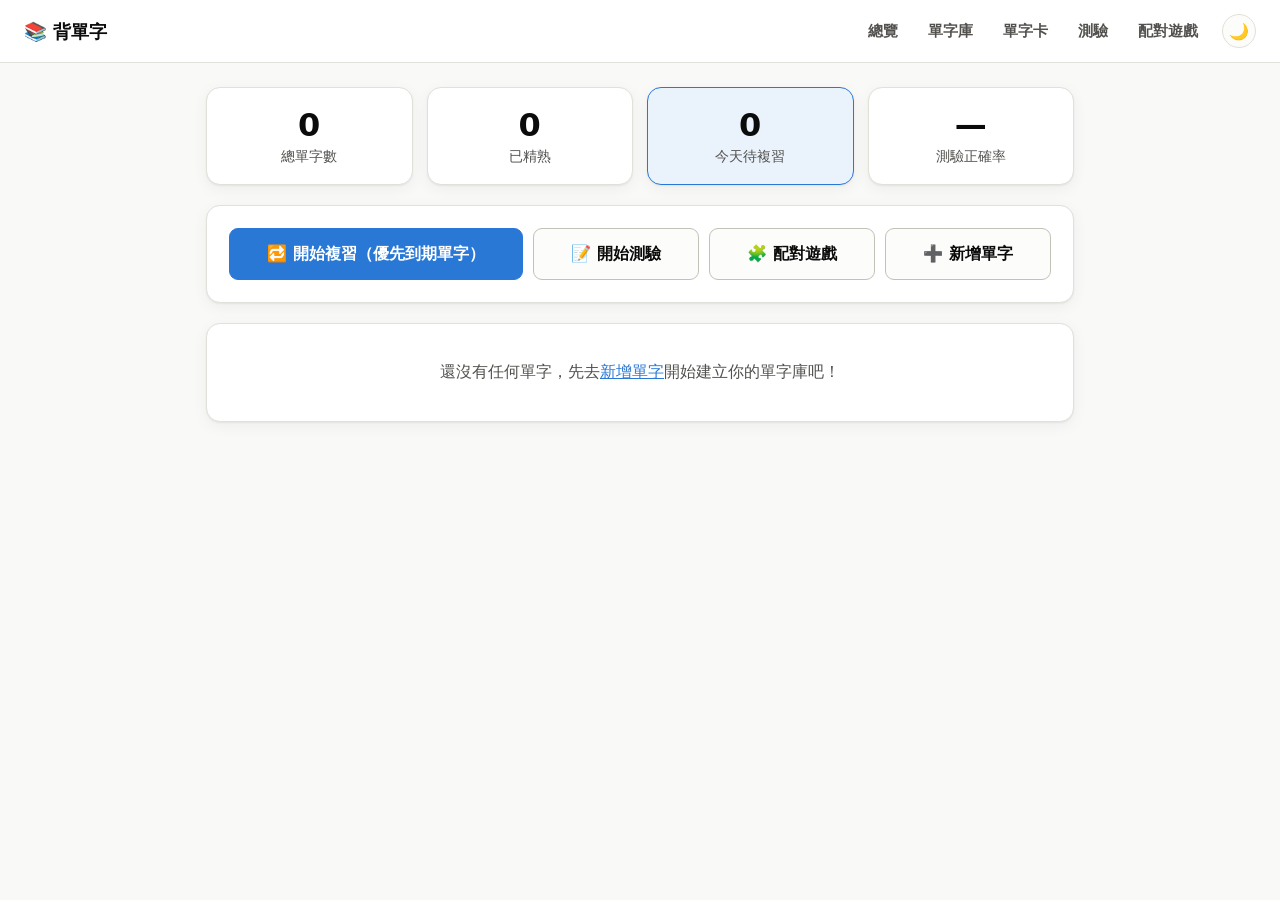
==== docs/index.html @ 8594b1ee "Add static browser-only version for GitHub Pages hosting Flask needs a server to run, which GitHub P" ====
<!doctype html>
<html lang="zh-Hant">
<head>
<meta charset="utf-8">
<meta name="viewport" content="width=device-width, initial-scale=1">
<title>總覽 - 背單字</title>
<link rel="stylesheet" href="css/style.css">
<script>
  (function () {
    var saved = localStorage.getItem("vocab-theme");
    if (saved) document.documentElement.setAttribute("data-theme", saved);
  })();
</script>
</head>
<body>
<div id="topbar-root"></div>
<main class="container">

<section class="stat-grid" id="stat-grid"></section>

<section class="card action-row">
  <a class="btn primary big" href="flashcards.html">🔁 開始複習（優先到期單字）</a>
  <a class="btn big" href="quiz.html">📝 開始測驗</a>
  <a class="btn big" href="match.html">🧩 配對遊戲</a>
  <a class="btn big" href="words.html">➕ 新增單字</a>
</section>

<section class="card hidden" id="box-chart-card">
  <h2>熟悉度分布</h2>
  <p class="hint">每次測驗/複習答對，單字就會往右晉級（複習間隔變長）；答錯會退回第 1 盒重新練習。</p>
  <div class="viz-root box-chart" id="box-chart"></div>
</section>

<section class="card hidden" id="tag-card">
  <h2>我的單字表</h2>
  <div class="tag-chip-list" id="tag-chip-list"></div>
</section>

<section class="card empty-state hidden" id="empty-card">
  <p>還沒有任何單字，先去<a href="words.html">新增單字</a>開始建立你的單字庫吧！</p>
</section>

</main>
<script src="js/store.js"></script>
<script>
  const stats = Store.getStats();
  const tags = Store.listTags();

  document.getElementById("stat-grid").innerHTML = `
    <div class="stat-tile"><div class="stat-value">${stats.total}</div><div class="stat-label">總單字數</div></div>
    <div class="stat-tile"><div class="stat-value">${stats.mastered}</div><div class="stat-label">已精熟</div></div>
    <div class="stat-tile accent"><div class="stat-value">${stats.due}</div><div class="stat-label">今天待複習</div></div>
    <div class="stat-tile"><div class="stat-value">${stats.accuracy !== null ? stats.accuracy + "%" : "—"}</div><div class="stat-label">測驗正確率</div></div>
  `;

  if (stats.total > 0) {
    document.getElementById("box-chart-card").classList.remove("hidden");
    const labels = { 1: "第 1 盒・剛學", 2: "第 2 盒", 3: "第 3 盒", 4: "第 4 盒", 5: "第 5 盒・已精熟" };
    const maxCount = Math.max(...Object.values(stats.boxCounts));
    document.getElementById("box-chart").innerHTML = [1, 2, 3, 4, 5]
      .map((level) => {
        const c = stats.boxCounts[level];
        const pct = maxCount ? (c / maxCount) * 100 : 0;
        return `
          <div class="box-row">
            <div class="box-label">${labels[level]}</div>
            <div class="box-track"><div class="box-fill box-level-${level}" style="width:${pct}%"></div></div>
            <div class="box-count">${c}</div>
          </div>`;
      })
      .join("");
  }

  if (tags.length) {
    document.getElementById("tag-card").classList.remove("hidden");
    document.getElementById("tag-chip-list").innerHTML = tags
      .map((t) => `<a class="tag-chip" href="words.html?tag=${encodeURIComponent(t)}">${t}</a>`)
      .join("");
  }

  if (stats.total === 0) {
    document.getElementById("empty-card").classList.remove("hidden");
  }
</script>
<script src="js/nav.js"></script>
</body>
</html>
---- docs/css/style.css ----
/* ---------- design tokens ---------- */
:root {
  color-scheme: light;
  --page: #f9f9f7;
  --surface: #fcfcfb;
  --surface-raised: #ffffff;
  --text: #0b0b0b;
  --text-secondary: #52514e;
  --muted: #898781;
  --border: #e1e0d9;
  --border-strong: #c3c2b7;
  --primary: #2a78d6;
  --primary-dark: #1c5cab;
  --primary-tint: #eaf2fc;
  --danger: #d03b3b;
  --danger-tint: #fceaea;
  --success: #0ca30c;
  --success-tint: #e9f7e9;
  --warn: #fab219;
  --warn-tint: #fff6e2;
  --shadow: 0 1px 2px rgba(11, 11, 11, 0.06), 0 4px 16px rgba(11, 11, 11, 0.05);
}

@media (prefers-color-scheme: dark) {
  :root:where(:not([data-theme="light"])) {
    color-scheme: dark;
    --page: #0d0d0d;
    --surface: #1a1a19;
    --surface-raised: #212120;
    --text: #ffffff;
    --text-secondary: #c3c2b7;
    --muted: #898781;
    --border: #2c2c2a;
    --border-strong: #383835;
    --primary: #3987e5;
    --primary-dark: #86b6ef;
    --primary-tint: #17263b;
    --danger: #e66767;
    --danger-tint: #3a1f1f;
    --success: #0ca30c;
    --success-tint: #16311a;
    --warn: #fab219;
    --warn-tint: #3a2e12;
    --shadow: 0 1px 2px rgba(0, 0, 0, 0.3), 0 8px 24px rgba(0, 0, 0, 0.35);
  }
}
:root[data-theme="dark"] {
  color-scheme: dark;
  --page: #0d0d0d;
  --surface: #1a1a19;
  --surface-raised: #212120;
  --text: #ffffff;
  --text-secondary: #c3c2b7;
  --muted: #898781;
  --border: #2c2c2a;
  --border-strong: #383835;
  --primary: #3987e5;
  --primary-dark: #86b6ef;
  --primary-tint: #17263b;
  --danger: #e66767;
  --danger-tint: #3a1f1f;
  --success: #0ca30c;
  --success-tint: #16311a;
  --warn: #fab219;
  --warn-tint: #3a2e12;
  --shadow: 0 1px 2px rgba(0, 0, 0, 0.3), 0 8px 24px rgba(0, 0, 0, 0.35);
}

* { box-sizing: border-box; }

body {
  margin: 0;
  font-family: system-ui, -apple-system, "Segoe UI", "PingFang TC", "Microsoft JhengHei", "Noto Sans TC", sans-serif;
  background: var(--page);
  color: var(--text);
  transition: background 0.15s ease, color 0.15s ease;
}

a { color: var(--primary); }

/* ---------- topbar ---------- */
.topbar {
  display: flex;
  align-items: center;
  justify-content: space-between;
  background: var(--surface-raised);
  padding: 14px 24px;
  border-bottom: 1px solid var(--border);
  position: sticky;
  top: 0;
  z-index: 10;
}
.brand { font-weight: 700; font-size: 1.15rem; text-decoration: none; color: var(--text); }
.topbar nav { display: flex; align-items: center; gap: 4px; }
.topbar nav a {
  margin-left: 6px;
  padding: 6px 10px;
  border-radius: 8px;
  text-decoration: none;
  color: var(--text-secondary);
  font-weight: 600;
  font-size: 0.92rem;
}
.topbar nav a:hover { color: var(--primary); background: var(--primary-tint); }
.theme-toggle {
  margin-left: 10px;
  border: 1px solid var(--border);
  background: var(--surface);
  border-radius: 999px;
  width: 34px;
  height: 34px;
  cursor: pointer;
  font-size: 1rem;
}

.container {
  max-width: 900px;
  margin: 0 auto;
  padding: 24px 16px 60px;
}

.card {
  background: var(--surface-raised);
  border: 1px solid var(--border);
  border-radius: 14px;
  padding: 22px;
  margin-bottom: 20px;
  box-shadow: var(--shadow);
}

h2 { margin-top: 0; }

/* ---------- tabs ---------- */
.tabs { display: flex; gap: 8px; margin-bottom: 14px; flex-wrap: wrap; }
.tab-btn {
  border: 1px solid var(--border);
  background: var(--surface);
  color: var(--text);
  padding: 8px 14px;
  border-radius: 999px;
  cursor: pointer;
  font-size: 0.9rem;
}
.tab-btn.active { background: var(--primary); color: #fff; border-color: var(--primary); }
.tab-panel.hidden { display: none; }

/* ---------- forms ---------- */
textarea, input[type=text], input[type=number], select {
  width: 100%;
  padding: 10px 12px;
  border: 1px solid var(--border-strong);
  border-radius: 8px;
  font-size: 1rem;
  font-family: inherit;
  background: var(--surface);
  color: var(--text);
}
textarea { resize: vertical; }
input:focus, select:focus, textarea:focus { outline: 2px solid var(--primary); outline-offset: 1px; }

.hint { color: var(--text-secondary); font-size: 0.88rem; line-height: 1.6; }
.hint code { background: var(--page); padding: 1px 5px; border-radius: 4px; }

/* ---------- buttons ---------- */
.btn {
  display: inline-block;
  border: 1px solid var(--border-strong);
  background: var(--surface);
  color: var(--text);
  padding: 9px 18px;
  border-radius: 9px;
  font-size: 0.95rem;
  cursor: pointer;
  margin-top: 10px;
  margin-right: 8px;
  text-decoration: none;
  font-weight: 600;
  transition: transform 0.05s ease, background 0.15s ease;
}
.btn:hover { background: var(--page); }
.btn:active { transform: scale(0.98); }
.btn.primary { background: var(--primary); border-color: var(--primary); color: #fff; }
.btn.primary:hover { background: var(--primary-dark); border-color: var(--primary-dark); }
.btn.danger { background: var(--danger-tint); border-color: var(--danger); color: var(--danger); }
.btn.small { padding: 5px 12px; font-size: 0.82rem; margin-top: 0; }
.btn.big { padding: 14px 20px; font-size: 1.02rem; }

.field-row { margin: 14px 0; }
.field-row label { display: block; margin-bottom: 6px; font-weight: 600; font-size: 0.9rem; }
.field-row input[type=checkbox] { width: auto; margin-right: 6px; }

.status { margin-top: 12px; padding: 10px 14px; border-radius: 8px; background: var(--primary-tint); font-size: 0.9rem; }
.status.error { background: var(--danger-tint); color: var(--danger); }
.status.hidden, .hidden { display: none !important; }

/* ---------- tables ---------- */
table { width: 100%; border-collapse: collapse; margin-top: 12px; }
th, td { text-align: left; padding: 9px 10px; border-bottom: 1px solid var(--border); font-size: 0.92rem; vertical-align: middle; }
th { color: var(--muted); font-weight: 600; font-size: 0.82rem; text-transform: uppercase; letter-spacing: 0.02em; }

.preview-table input { padding: 6px 8px; font-size: 0.9rem; }
.status-tag { padding: 2px 8px; border-radius: 999px; font-size: 0.78rem; white-space: nowrap; }
.status-tag.ok, .status-tag.auto { background: var(--success-tint); color: var(--success); }
.status-tag.need_review { background: var(--warn-tint); color: #93650a; }
@media (prefers-color-scheme: dark) {
  :root:where(:not([data-theme="light"])) .status-tag.need_review { color: var(--warn); }
}
:root[data-theme="dark"] .status-tag.need_review { color: var(--warn); }

.editable { cursor: text; }
.editable:hover { background: var(--page); }
.editable input { padding: 6px 8px; }

.list-header { display: flex; align-items: center; justify-content: space-between; flex-wrap: wrap; gap: 10px; }

/* ---------- word bank toolbar ---------- */
.toolbar { display: flex; flex-wrap: wrap; gap: 10px; align-items: center; margin: 14px 0; }
.toolbar select, .toolbar input[type=text] { width: auto; flex: 1 1 180px; }
.segmented { display: flex; border: 1px solid var(--border-strong); border-radius: 999px; overflow: hidden; }
.seg-btn {
  border: none;
  background: var(--surface);
  color: var(--text-secondary);
  padding: 8px 14px;
  cursor: pointer;
  font-size: 0.85rem;
  border-right: 1px solid var(--border);
}
.seg-btn:last-child { border-right: none; }
.seg-btn.active { background: var(--primary); color: #fff; }

.bulk-bar {
  display: flex;
  align-items: center;
  gap: 10px;
  background: var(--primary-tint);
  border: 1px solid var(--primary);
  border-radius: 10px;
  padding: 10px 14px;
  margin-bottom: 10px;
  flex-wrap: wrap;
}
.bulk-bar input { width: auto; flex: 1 1 160px; }

.star-btn {
  border: none;
  background: none;
  cursor: pointer;
  font-size: 1.05rem;
  padding: 2px 4px;
}
.speaker-btn {
  border: none;
  background: none;
  cursor: pointer;
  font-size: 0.85rem;
  opacity: 0.7;
  padding: 0 2px;
}
.speaker-btn:hover { opacity: 1; }

.dots { display: inline-flex; gap: 3px; vertical-align: middle; }
.dot { width: 8px; height: 8px; border-radius: 50%; background: var(--border-strong); display: inline-block; }
.dot.filled { background: var(--primary); }

/* ---------- dashboard ---------- */
.stat-grid {
  display: grid;
  grid-template-columns: repeat(auto-fit, minmax(140px, 1fr));
  gap: 14px;
  margin-bottom: 20px;
}
.stat-tile {
  background: var(--surface-raised);
  border: 1px solid var(--border);
  border-radius: 14px;
  padding: 18px;
  text-align: center;
  box-shadow: var(--shadow);
}
.stat-tile.accent { border-color: var(--primary); background: var(--primary-tint); }
.stat-value { font-size: 2rem; font-weight: 700; font-variant-numeric: tabular-nums; }
.stat-label { color: var(--text-secondary); font-size: 0.85rem; margin-top: 4px; }

.action-row { display: flex; flex-wrap: wrap; gap: 10px; }
.action-row .btn { margin: 0; flex: 1 1 auto; text-align: center; }

.tag-chip-list { display: flex; flex-wrap: wrap; gap: 8px; }
.tag-chip {
  display: inline-block;
  background: var(--page);
  border: 1px solid var(--border);
  border-radius: 999px;
  padding: 6px 14px;
  font-size: 0.88rem;
  text-decoration: none;
  color: var(--text);
}
.tag-chip:hover { border-color: var(--primary); color: var(--primary); }

.empty-state { text-align: center; color: var(--text-secondary); }

/* box-level chart (dataviz: single-hue ordinal ramp, light->dark) */
.viz-root {
  --box-1: #86b6ef;
  --box-2: #5598e7;
  --box-3: #2a78d6;
  --box-4: #1c5cab;
  --box-5: #104281;
}
@media (prefers-color-scheme: dark) {
  :root:where(:not([data-theme="light"])) .viz-root {
    --box-1: #9ec5f4;
    --box-2: #6da7ec;
    --box-3: #3987e5;
    --box-4: #256abf;
    --box-5: #184f95;
  }
}
:root[data-theme="dark"] .viz-root {
  --box-1: #9ec5f4;
  --box-2: #6da7ec;
  --box-3: #3987e5;
  --box-4: #256abf;
  --box-5: #184f95;
}
.box-chart { display: flex; flex-direction: column; gap: 10px; margin-top: 14px; }
.box-row { display: grid; grid-template-columns: 130px 1fr 34px; align-items: center; gap: 10px; }
.box-label { font-size: 0.85rem; color: var(--text-secondary); }
.box-track { background: var(--page); border-radius: 6px; height: 16px; overflow: hidden; border: 1px solid var(--border); }
.box-fill { height: 100%; border-radius: 4px; min-width: 2px; transition: width 0.3s ease; }
.box-level-1 { background: var(--box-1); }
.box-level-2 { background: var(--box-2); }
.box-level-3 { background: var(--box-3); }
.box-level-4 { background: var(--box-4); }
.box-level-5 { background: var(--box-5); }
.box-count { text-align: right; font-variant-numeric: tabular-nums; color: var(--text-secondary); font-size: 0.85rem; }

/* ---------- flashcards ---------- */
.flashcard-stage {
  display: flex;
  justify-content: center;
  padding: 20px 0 8px;
  perspective: 1200px;
}
.flashcard {
  width: min(420px, 100%);
  height: 240px;
  position: relative;
  cursor: pointer;
  transform-style: preserve-3d;
  transition: transform 0.5s cubic-bezier(0.4, 0.2, 0.2, 1);
}
.flashcard.flipped { transform: rotateY(180deg); }
.flashcard-face {
  position: absolute;
  inset: 0;
  border-radius: 16px;
  border: 1px solid var(--border);
  background: var(--page);
  display: flex;
  flex-direction: column;
  align-items: center;
  justify-content: center;
  gap: 10px;
  backface-visibility: hidden;
  box-shadow: var(--shadow);
}
.flashcard-back { transform: rotateY(180deg); background: var(--primary-tint); }
.flashcard-word { font-size: 2rem; font-weight: 700; text-align: center; padding: 0 20px; }
.flashcard-hint { color: var(--muted); font-size: 0.8rem; position: absolute; bottom: 14px; }
.flashcard-actions { display: flex; justify-content: center; gap: 14px; margin-top: 18px; }
.flashcard .speaker { font-size: 1.1rem; }

/* ---------- match game ---------- */
.match-header { display: flex; justify-content: space-between; font-weight: 600; margin-bottom: 14px; color: var(--text-secondary); }
.match-grid {
  display: grid;
  grid-template-columns: repeat(auto-fill, minmax(110px, 1fr));
  gap: 10px;
}
.match-tile {
  border: 1px solid var(--border-strong);
  background: var(--surface);
  color: var(--text);
  border-radius: 10px;
  padding: 16px 10px;
  min-height: 64px;
  cursor: pointer;
  font-size: 0.95rem;
  text-align: center;
  transition: transform 0.1s ease;
}
.match-tile:hover { border-color: var(--primary); }
.match-tile.selected { background: var(--primary); color: #fff; border-color: var(--primary); }
.match-tile.matched { background: var(--success-tint); color: var(--success); border-color: var(--success); opacity: 0.6; cursor: default; }

/* ---------- quiz ---------- */
#quiz-progress { margin-bottom: 10px; }
.quiz-prompt { font-size: 1.8rem; font-weight: 700; margin: 18px 0; }
.quiz-options { display: grid; gap: 10px; }
.quiz-option {
  padding: 14px 16px;
  border: 1px solid var(--border);
  border-radius: 10px;
  cursor: pointer;
  font-size: 1.05rem;
  background: var(--page);
  color: var(--text);
}
.quiz-option:hover { border-color: var(--primary); }
.quiz-option.correct { background: var(--success-tint); border-color: var(--success); }
.quiz-option.wrong { background: var(--danger-tint); border-color: var(--danger); }

.quiz-answer-input { font-size: 1.2rem; padding: 12px; }
.quiz-feedback { margin-top: 12px; font-weight: 600; }
.quiz-feedback.correct { color: var(--success); }
.quiz-feedback.wrong { color: var(--danger); }

.ocr-progress {
  height: 8px;
  border-radius: 4px;
  background: var(--page);
  border: 1px solid var(--border);
  overflow: hidden;
  margin-top: 10px;
}
.ocr-progress-fill { height: 100%; background: var(--primary); transition: width 0.2s ease; width: 0%; }

@media (max-width: 600px) {
  .container { padding: 14px 10px 50px; }
  .card { padding: 16px; }
  .quiz-prompt { font-size: 1.4rem; }
  .topbar { padding: 10px 14px; flex-wrap: wrap; gap: 6px; }
  .topbar nav a { padding: 5px 8px; font-size: 0.85rem; }
  .box-row { grid-template-columns: 90px 1fr 28px; }
  .flashcard-word { font-size: 1.5rem; }
}
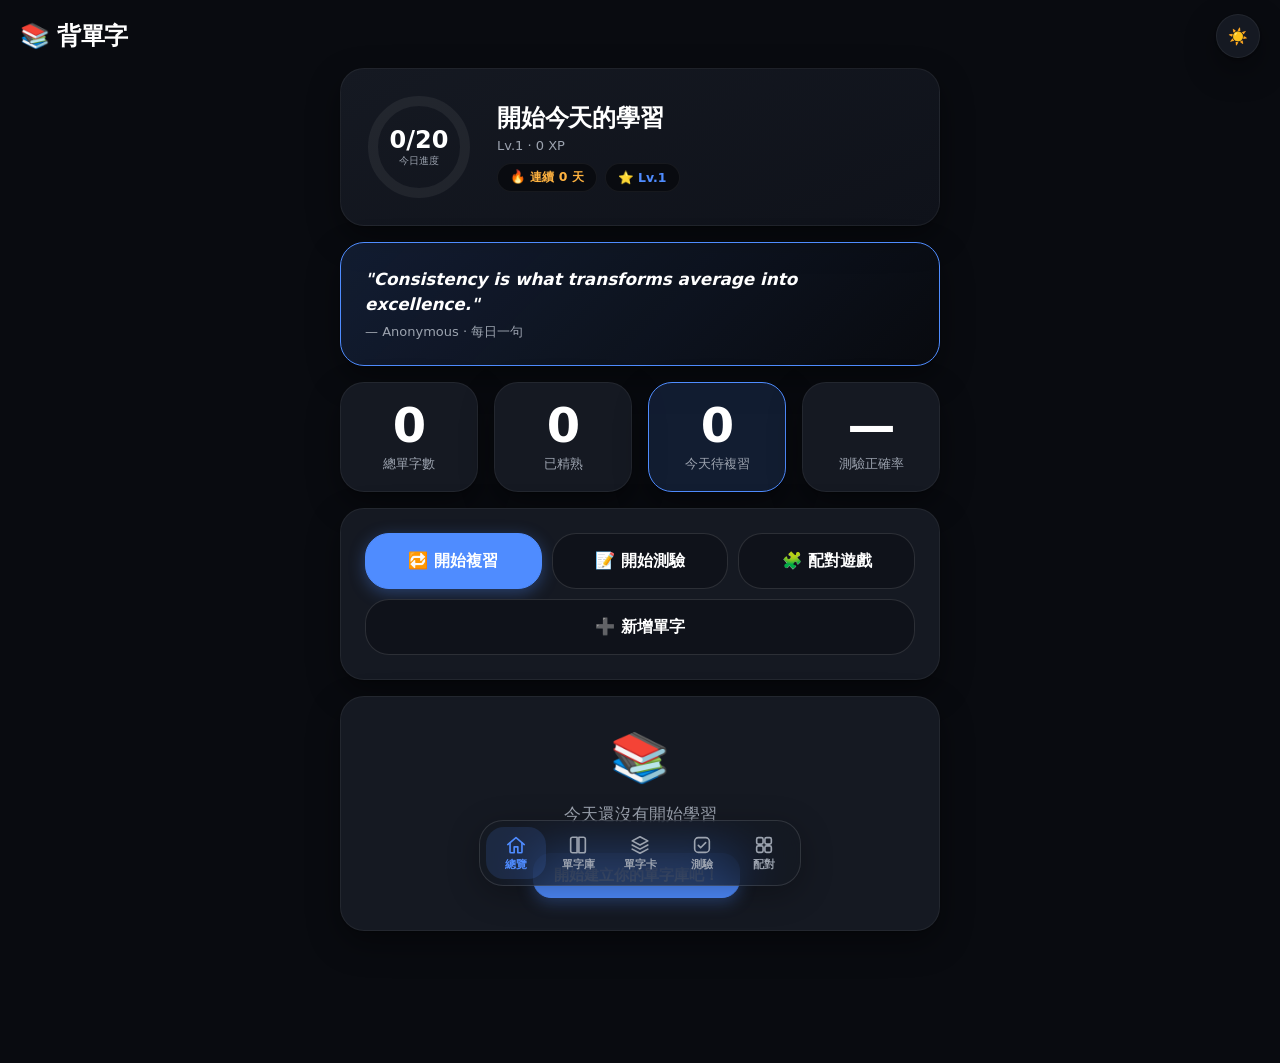
==== commit cd4399cc: "Redesign GitHub Pages app with an Apple-quality design system Applies the full design brief (dark-fi" ====
--- a/docs/index.html
+++ b/docs/index.html
@@ -2,7 +2,7 @@
 <html lang="zh-Hant">
 <head>
 <meta charset="utf-8">
-<meta name="viewport" content="width=device-width, initial-scale=1">
+<meta name="viewport" content="width=device-width, initial-scale=1, viewport-fit=cover">
 <title>總覽 - 背單字</title>
 <link rel="stylesheet" href="css/style.css">
 <script>
@@ -16,13 +16,22 @@
 <div id="topbar-root"></div>
 <main class="container">
 
+<section class="card hero-card" id="hero-card"></section>
+
+<section class="card quote-card" id="quote-card"></section>
+
 <section class="stat-grid" id="stat-grid"></section>
 
 <section class="card action-row">
-  <a class="btn primary big" href="flashcards.html">🔁 開始複習（優先到期單字）</a>
+  <a class="btn primary big" href="flashcards.html">🔁 開始複習</a>
   <a class="btn big" href="quiz.html">📝 開始測驗</a>
   <a class="btn big" href="match.html">🧩 配對遊戲</a>
   <a class="btn big" href="words.html">➕ 新增單字</a>
+</section>
+
+<section class="card hidden" id="badge-card">
+  <h2>成就</h2>
+  <div class="badge-grid" id="badge-grid"></div>
 </section>
 
 <section class="card hidden" id="box-chart-card">
@@ -37,7 +46,9 @@
 </section>
 
 <section class="card empty-state hidden" id="empty-card">
-  <p>還沒有任何單字，先去<a href="words.html">新增單字</a>開始建立你的單字庫吧！</p>
+  <span class="emoji">📚</span>
+  <p>今天還沒有開始學習</p>
+  <a class="btn primary" href="words.html">開始建立你的單字庫吧！</a>
 </section>
 
 </main>
@@ -45,7 +56,56 @@
 <script>
   const stats = Store.getStats();
   const tags = Store.listTags();
+  const streak = Store.getStreak();
+  const today = Store.getTodayProgress();
 
+  // ---- hero: progress ring + streak + xp/level ----
+  const R = 46;
+  const C = 2 * Math.PI * R;
+  const offset = C * (1 - today.pct / 100);
+  document.getElementById("hero-card").innerHTML = `
+    <div class="ring-wrap">
+      <svg width="108" height="108" viewBox="0 0 108 108">
+        <circle class="ring-track" cx="54" cy="54" r="${R}"></circle>
+        <circle class="ring-fill" cx="54" cy="54" r="${R}"
+          style="stroke-dasharray:${C};stroke-dashoffset:${offset}"></circle>
+      </svg>
+      <div class="ring-center">
+        <div class="num">${today.count}/${today.goal}</div>
+        <div class="label">今日進度</div>
+      </div>
+    </div>
+    <div class="hero-meta">
+      <h2>${streak > 0 ? "繼續保持！" : "開始今天的學習"}</h2>
+      <p>Lv.${stats.level} · ${stats.xp} XP</p>
+      <div class="hero-badges">
+        <span class="pill streak">🔥 連續 ${streak} 天</span>
+        <span class="pill xp">⭐ Lv.${stats.level}</span>
+      </div>
+    </div>
+  `;
+
+  // ---- quote of the day ----
+  const QUOTES = [
+    ["The limits of my language mean the limits of my world.", "— Ludwig Wittgenstein"],
+    ["A different language is a different vision of life.", "— Federico Fellini"],
+    ["To have another language is to possess a second soul.", "— Charlemagne"],
+    ["Learning never exhausts the mind.", "— Leonardo da Vinci"],
+    ["One language sets you in a corridor for life. Two languages open every door along the way.", "— Frank Smith"],
+    ["The beautiful thing about learning is nobody can take it away from you.", "— B.B. King"],
+    ["Practice like you've never won. Perform like you've never lost.", "— Anonymous"],
+    ["Small daily improvements are the key to staggering long-term results.", "— Anonymous"],
+    ["Every word you learn today is a door you can open tomorrow.", "— Anonymous"],
+    ["Consistency is what transforms average into excellence.", "— Anonymous"],
+  ];
+  const dayOfYear = Math.floor((Date.now() - new Date(new Date().getFullYear(), 0, 0)) / 86400000);
+  const [quote, author] = QUOTES[dayOfYear % QUOTES.length];
+  document.getElementById("quote-card").innerHTML = `
+    <div class="quote-text">"${quote}"</div>
+    <div class="quote-sub">${author} · 每日一句</div>
+  `;
+
+  // ---- stat grid ----
   document.getElementById("stat-grid").innerHTML = `
     <div class="stat-tile"><div class="stat-value">${stats.total}</div><div class="stat-label">總單字數</div></div>
     <div class="stat-tile"><div class="stat-value">${stats.mastered}</div><div class="stat-label">已精熟</div></div>
@@ -53,6 +113,23 @@
     <div class="stat-tile"><div class="stat-value">${stats.accuracy !== null ? stats.accuracy + "%" : "—"}</div><div class="stat-label">測驗正確率</div></div>
   `;
 
+  // ---- achievements ----
+  const ACHIEVEMENTS = [
+    { emoji: "🌱", name: "初學者", unlocked: stats.total >= 1 },
+    { emoji: "📚", name: "單字達人", unlocked: stats.total >= 50 },
+    { emoji: "🔥", name: "連續7天", unlocked: streak >= 7 },
+    { emoji: "🏆", name: "精熟10個", unlocked: stats.mastered >= 10 },
+    { emoji: "💯", name: "正確率90%", unlocked: stats.accuracy !== null && stats.accuracy >= 90 },
+    { emoji: "⭐", name: "收藏家", unlocked: stats.starred >= 5 },
+  ];
+  if (stats.total > 0) {
+    document.getElementById("badge-card").classList.remove("hidden");
+    document.getElementById("badge-grid").innerHTML = ACHIEVEMENTS.map(
+      (a) => `<div class="badge ${a.unlocked ? "unlocked" : ""}"><span class="emoji">${a.emoji}</span><span class="name">${a.name}</span></div>`
+    ).join("");
+  }
+
+  // ---- box chart ----
   if (stats.total > 0) {
     document.getElementById("box-chart-card").classList.remove("hidden");
     const labels = { 1: "第 1 盒・剛學", 2: "第 2 盒", 3: "第 3 盒", 4: "第 4 盒", 5: "第 5 盒・已精熟" };
@@ -71,6 +148,7 @@
       .join("");
   }
 
+  // ---- tags ----
   if (tags.length) {
     document.getElementById("tag-card").classList.remove("hidden");
     document.getElementById("tag-chip-list").innerHTML = tags
--- a/docs/css/style.css
+++ b/docs/css/style.css
@@ -1,136 +1,177 @@
-/* ---------- design tokens ---------- */
+/* ===== Design tokens — dark-first, per spec ===== */
 :root {
+  color-scheme: dark;
+  --page: #090B10;
+  --surface: #0F121A;
+  --surface-raised: #151922;
+  --text: #FFFFFF;
+  --text-secondary: #9CA3AF;
+  --muted: #6B7280;
+  --border: rgba(255, 255, 255, 0.06);
+  --border-strong: rgba(255, 255, 255, 0.12);
+  --primary: #4F8CFF;
+  --primary-dark: #3D74E0;
+  --primary-tint: rgba(79, 140, 255, 0.14);
+  --danger: #FF5A5F;
+  --danger-tint: rgba(255, 90, 95, 0.14);
+  --success: #32D74B;
+  --success-tint: rgba(50, 215, 75, 0.14);
+  --warn: #FFB340;
+  --warn-tint: rgba(255, 179, 64, 0.14);
+  --shadow: 0 1px 2px rgba(0, 0, 0, 0.3), 0 12px 32px rgba(0, 0, 0, 0.4);
+  --glass-bg: rgba(21, 25, 34, 0.72);
+
+  /* typography (Apple type scale, pt≈px) */
+  --font: -apple-system, "SF Pro Display", "SF Pro Text", system-ui, "Segoe UI", "PingFang TC", "Microsoft JhengHei", "Noto Sans TC", sans-serif;
+  --fs-title: 2.125rem;   /* 34pt */
+  --fs-section: 1.5rem;   /* 24pt */
+  --fs-body: 1.0625rem;   /* 17pt */
+  --fs-caption: 0.8125rem;/* 13pt */
+  --fs-large-num: 3rem;   /* 48pt */
+
+  /* 8pt grid */
+  --space-1: 8px;
+  --space-2: 16px;
+  --space-3: 24px;
+  --space-4: 32px;
+  --pad-side: 20px;
+  --radius-card: 24px;
+  --radius-btn: 18px;
+
+  --ease-spring: cubic-bezier(0.34, 1.15, 0.64, 1);
+  --dur: 260ms;
+}
+
+/* Dark Mode First：預設一律深色，不跟隨系統設定；只有使用者自己按了切換鈕
+   （data-theme="light"）才會變淺色，這是刻意的品牌識別決定，不是漏掉 prefers-color-scheme。 */
+:root[data-theme="light"] {
   color-scheme: light;
-  --page: #f9f9f7;
-  --surface: #fcfcfb;
-  --surface-raised: #ffffff;
-  --text: #0b0b0b;
-  --text-secondary: #52514e;
-  --muted: #898781;
-  --border: #e1e0d9;
-  --border-strong: #c3c2b7;
-  --primary: #2a78d6;
-  --primary-dark: #1c5cab;
-  --primary-tint: #eaf2fc;
-  --danger: #d03b3b;
-  --danger-tint: #fceaea;
-  --success: #0ca30c;
-  --success-tint: #e9f7e9;
-  --warn: #fab219;
-  --warn-tint: #fff6e2;
-  --shadow: 0 1px 2px rgba(11, 11, 11, 0.06), 0 4px 16px rgba(11, 11, 11, 0.05);
-}
-
-@media (prefers-color-scheme: dark) {
-  :root:where(:not([data-theme="light"])) {
-    color-scheme: dark;
-    --page: #0d0d0d;
-    --surface: #1a1a19;
-    --surface-raised: #212120;
-    --text: #ffffff;
-    --text-secondary: #c3c2b7;
-    --muted: #898781;
-    --border: #2c2c2a;
-    --border-strong: #383835;
-    --primary: #3987e5;
-    --primary-dark: #86b6ef;
-    --primary-tint: #17263b;
-    --danger: #e66767;
-    --danger-tint: #3a1f1f;
-    --success: #0ca30c;
-    --success-tint: #16311a;
-    --warn: #fab219;
-    --warn-tint: #3a2e12;
-    --shadow: 0 1px 2px rgba(0, 0, 0, 0.3), 0 8px 24px rgba(0, 0, 0, 0.35);
-  }
-}
-:root[data-theme="dark"] {
-  color-scheme: dark;
-  --page: #0d0d0d;
-  --surface: #1a1a19;
-  --surface-raised: #212120;
-  --text: #ffffff;
-  --text-secondary: #c3c2b7;
-  --muted: #898781;
-  --border: #2c2c2a;
-  --border-strong: #383835;
-  --primary: #3987e5;
-  --primary-dark: #86b6ef;
-  --primary-tint: #17263b;
-  --danger: #e66767;
-  --danger-tint: #3a1f1f;
-  --success: #0ca30c;
-  --success-tint: #16311a;
-  --warn: #fab219;
-  --warn-tint: #3a2e12;
-  --shadow: 0 1px 2px rgba(0, 0, 0, 0.3), 0 8px 24px rgba(0, 0, 0, 0.35);
-}
-
-* { box-sizing: border-box; }
+  --page: #F3F4F7;
+  --surface: #FAFAFB;
+  --surface-raised: #FFFFFF;
+  --text: #0B0D12;
+  --text-secondary: #5B6270;
+  --muted: #8A8F99;
+  --border: rgba(11, 13, 18, 0.08);
+  --border-strong: rgba(11, 13, 18, 0.14);
+  --primary: #3D6FE0;
+  --primary-dark: #2E58BE;
+  --primary-tint: rgba(61, 111, 224, 0.10);
+  --danger: #E0353B;
+  --danger-tint: rgba(224, 53, 59, 0.10);
+  --success: #1FAE3E;
+  --success-tint: rgba(31, 174, 62, 0.10);
+  --warn: #B9740A;
+  --warn-tint: rgba(185, 116, 10, 0.12);
+  --shadow: 0 1px 2px rgba(11, 11, 11, 0.06), 0 8px 24px rgba(11, 11, 11, 0.06);
+  --glass-bg: rgba(255, 255, 255, 0.72);
+}
+
+* { box-sizing: border-box; -webkit-tap-highlight-color: transparent; }
+html { -webkit-text-size-adjust: 100%; }
 
 body {
   margin: 0;
-  font-family: system-ui, -apple-system, "Segoe UI", "PingFang TC", "Microsoft JhengHei", "Noto Sans TC", sans-serif;
+  font-family: var(--font);
+  font-size: var(--fs-body);
   background: var(--page);
   color: var(--text);
-  transition: background 0.15s ease, color 0.15s ease;
+  transition: background 0.2s ease, color 0.2s ease;
+  padding-bottom: calc(84px + env(safe-area-inset-bottom));
 }
 
 a { color: var(--primary); }
 
-/* ---------- topbar ---------- */
+/* ===== animations ===== */
+@keyframes fadeIn { from { opacity: 0; transform: translateY(6px); } to { opacity: 1; transform: translateY(0); } }
+@keyframes springIn { from { opacity: 0; transform: scale(0.92); } to { opacity: 1; transform: scale(1); } }
+@keyframes ripple { to { transform: scale(2.6); opacity: 0; } }
+@keyframes ringGrow { from { stroke-dashoffset: var(--ring-circumference); } }
+
+.card, .stat-tile { animation: fadeIn var(--dur) var(--ease-spring) both; }
+
+/* ===== top bar (minimal, brand only) ===== */
 .topbar {
   display: flex;
   align-items: center;
   justify-content: space-between;
+  background: transparent;
+  padding: calc(env(safe-area-inset-top) + 14px) var(--pad-side) 10px;
+}
+.brand { font-weight: 700; font-size: var(--fs-section); text-decoration: none; color: var(--text); letter-spacing: -0.02em; }
+.topbar nav { display: flex; align-items: center; gap: 4px; }
+.topbar nav a { display: none; } /* navigation now lives in the bottom tab bar */
+.theme-toggle {
+  border: 1px solid var(--border);
   background: var(--surface-raised);
-  padding: 14px 24px;
-  border-bottom: 1px solid var(--border);
-  position: sticky;
-  top: 0;
-  z-index: 10;
-}
-.brand { font-weight: 700; font-size: 1.15rem; text-decoration: none; color: var(--text); }
-.topbar nav { display: flex; align-items: center; gap: 4px; }
-.topbar nav a {
-  margin-left: 6px;
-  padding: 6px 10px;
-  border-radius: 8px;
+  border-radius: 999px;
+  width: 40px;
+  height: 40px;
+  min-width: 44px;
+  min-height: 44px;
+  cursor: pointer;
+  font-size: 1rem;
+  box-shadow: var(--shadow);
+  transition: transform 0.15s var(--ease-spring);
+}
+.theme-toggle:active { transform: scale(0.9); }
+
+/* ===== bottom floating glass tab bar ===== */
+.tab-bar {
+  position: fixed;
+  left: 50%;
+  bottom: calc(14px + env(safe-area-inset-bottom));
+  transform: translateX(-50%);
+  display: flex;
+  gap: 2px;
+  padding: 6px;
+  background: var(--glass-bg);
+  backdrop-filter: blur(24px) saturate(1.6);
+  -webkit-backdrop-filter: blur(24px) saturate(1.6);
+  border: 1px solid var(--border-strong);
+  border-radius: 24px;
+  box-shadow: 0 8px 32px rgba(0, 0, 0, 0.28);
+  z-index: 50;
+  max-width: calc(100vw - 24px);
+}
+.tab-item {
+  display: flex;
+  flex-direction: column;
+  align-items: center;
+  justify-content: center;
+  gap: 2px;
+  width: 60px;
+  height: 52px;
+  border-radius: 18px;
   text-decoration: none;
   color: var(--text-secondary);
-  font-weight: 600;
-  font-size: 0.92rem;
-}
-.topbar nav a:hover { color: var(--primary); background: var(--primary-tint); }
-.theme-toggle {
-  margin-left: 10px;
-  border: 1px solid var(--border);
-  background: var(--surface);
-  border-radius: 999px;
-  width: 34px;
-  height: 34px;
-  cursor: pointer;
-  font-size: 1rem;
-}
-
+  transition: background 0.2s var(--ease-spring), color 0.2s, transform 0.15s var(--ease-spring);
+}
+.tab-item svg { width: 22px; height: 22px; }
+.tab-item span { font-size: 0.68rem; font-weight: 600; }
+.tab-item:active { transform: scale(0.92); }
+.tab-item[aria-current="page"] { color: var(--primary); background: var(--primary-tint); }
+
+/* ===== layout ===== */
 .container {
-  max-width: 900px;
+  max-width: 640px;
   margin: 0 auto;
-  padding: 24px 16px 60px;
+  padding: 0 var(--pad-side) var(--space-4);
 }
 
 .card {
   background: var(--surface-raised);
   border: 1px solid var(--border);
-  border-radius: 14px;
-  padding: 22px;
-  margin-bottom: 20px;
+  border-radius: var(--radius-card);
+  padding: var(--space-3);
+  margin-bottom: var(--space-2);
   box-shadow: var(--shadow);
 }
 
-h2 { margin-top: 0; }
-
-/* ---------- tabs ---------- */
+h2 { margin-top: 0; font-size: var(--fs-section); font-weight: 700; letter-spacing: -0.01em; }
+h3 { font-size: 1.1rem; font-weight: 700; }
+
+/* ===== tabs ===== */
 .tabs { display: flex; gap: 8px; margin-bottom: 14px; flex-wrap: wrap; }
 .tab-btn {
   border: 1px solid var(--border);
@@ -140,80 +181,93 @@
   border-radius: 999px;
   cursor: pointer;
   font-size: 0.9rem;
+  min-height: 40px;
+  transition: background 0.2s, color 0.2s;
 }
 .tab-btn.active { background: var(--primary); color: #fff; border-color: var(--primary); }
 .tab-panel.hidden { display: none; }
 
-/* ---------- forms ---------- */
+/* ===== forms ===== */
 textarea, input[type=text], input[type=number], select {
   width: 100%;
-  padding: 10px 12px;
+  padding: 12px 14px;
   border: 1px solid var(--border-strong);
-  border-radius: 8px;
-  font-size: 1rem;
+  border-radius: 14px;
+  font-size: var(--fs-body);
   font-family: inherit;
   background: var(--surface);
   color: var(--text);
+  min-height: 44px;
 }
 textarea { resize: vertical; }
 input:focus, select:focus, textarea:focus { outline: 2px solid var(--primary); outline-offset: 1px; }
 
-.hint { color: var(--text-secondary); font-size: 0.88rem; line-height: 1.6; }
+.hint { color: var(--text-secondary); font-size: var(--fs-caption); line-height: 1.6; }
 .hint code { background: var(--page); padding: 1px 5px; border-radius: 4px; }
 
-/* ---------- buttons ---------- */
+/* ===== buttons ===== */
 .btn {
-  display: inline-block;
+  position: relative;
+  overflow: hidden;
+  display: inline-flex;
+  align-items: center;
+  justify-content: center;
   border: 1px solid var(--border-strong);
   background: var(--surface);
   color: var(--text);
-  padding: 9px 18px;
-  border-radius: 9px;
+  padding: 11px 20px;
+  border-radius: var(--radius-btn);
   font-size: 0.95rem;
   cursor: pointer;
   margin-top: 10px;
   margin-right: 8px;
   text-decoration: none;
   font-weight: 600;
-  transition: transform 0.05s ease, background 0.15s ease;
+  min-height: 44px;
+  transition: transform 0.12s var(--ease-spring), background 0.15s ease, box-shadow 0.15s ease;
 }
 .btn:hover { background: var(--page); }
-.btn:active { transform: scale(0.98); }
-.btn.primary { background: var(--primary); border-color: var(--primary); color: #fff; }
+.btn:active { transform: scale(0.96); }
+.btn.primary { background: var(--primary); border-color: var(--primary); color: #fff; box-shadow: 0 4px 16px rgba(79, 140, 255, 0.35); }
 .btn.primary:hover { background: var(--primary-dark); border-color: var(--primary-dark); }
-.btn.danger { background: var(--danger-tint); border-color: var(--danger); color: var(--danger); }
-.btn.small { padding: 5px 12px; font-size: 0.82rem; margin-top: 0; }
-.btn.big { padding: 14px 20px; font-size: 1.02rem; }
+.btn.danger { background: var(--danger-tint); border-color: transparent; color: var(--danger); }
+.btn.small { padding: 6px 14px; font-size: 0.82rem; margin-top: 0; min-height: 36px; }
+.btn.big { padding: 16px 22px; font-size: 1.02rem; border-radius: var(--radius-card); }
+
+.ripple-dot {
+  position: absolute;
+  border-radius: 50%;
+  background: rgba(255, 255, 255, 0.5);
+  transform: scale(0);
+  pointer-events: none;
+  animation: ripple 500ms ease-out;
+}
 
 .field-row { margin: 14px 0; }
 .field-row label { display: block; margin-bottom: 6px; font-weight: 600; font-size: 0.9rem; }
 .field-row input[type=checkbox] { width: auto; margin-right: 6px; }
 
-.status { margin-top: 12px; padding: 10px 14px; border-radius: 8px; background: var(--primary-tint); font-size: 0.9rem; }
+.status { margin-top: 12px; padding: 12px 16px; border-radius: 14px; background: var(--primary-tint); font-size: 0.9rem; }
 .status.error { background: var(--danger-tint); color: var(--danger); }
 .status.hidden, .hidden { display: none !important; }
 
-/* ---------- tables ---------- */
+/* ===== tables ===== */
 table { width: 100%; border-collapse: collapse; margin-top: 12px; }
-th, td { text-align: left; padding: 9px 10px; border-bottom: 1px solid var(--border); font-size: 0.92rem; vertical-align: middle; }
-th { color: var(--muted); font-weight: 600; font-size: 0.82rem; text-transform: uppercase; letter-spacing: 0.02em; }
+th, td { text-align: left; padding: 10px; border-bottom: 1px solid var(--border); font-size: 0.92rem; vertical-align: middle; }
+th { color: var(--muted); font-weight: 600; font-size: 0.72rem; text-transform: uppercase; letter-spacing: 0.04em; }
 
 .preview-table input { padding: 6px 8px; font-size: 0.9rem; }
-.status-tag { padding: 2px 8px; border-radius: 999px; font-size: 0.78rem; white-space: nowrap; }
+.status-tag { padding: 3px 10px; border-radius: 999px; font-size: 0.72rem; white-space: nowrap; font-weight: 600; }
 .status-tag.ok, .status-tag.auto { background: var(--success-tint); color: var(--success); }
-.status-tag.need_review { background: var(--warn-tint); color: #93650a; }
-@media (prefers-color-scheme: dark) {
-  :root:where(:not([data-theme="light"])) .status-tag.need_review { color: var(--warn); }
-}
-:root[data-theme="dark"] .status-tag.need_review { color: var(--warn); }
-
-.editable { cursor: text; }
+.status-tag.need_review { background: var(--warn-tint); color: var(--warn); }
+
+.editable { cursor: text; border-radius: 8px; }
 .editable:hover { background: var(--page); }
 .editable input { padding: 6px 8px; }
 
 .list-header { display: flex; align-items: center; justify-content: space-between; flex-wrap: wrap; gap: 10px; }
 
-/* ---------- word bank toolbar ---------- */
+/* ===== word bank toolbar ===== */
 .toolbar { display: flex; flex-wrap: wrap; gap: 10px; align-items: center; margin: 14px 0; }
 .toolbar select, .toolbar input[type=text] { width: auto; flex: 1 1 180px; }
 .segmented { display: flex; border: 1px solid var(--border-strong); border-radius: 999px; overflow: hidden; }
@@ -221,10 +275,12 @@
   border: none;
   background: var(--surface);
   color: var(--text-secondary);
-  padding: 8px 14px;
+  padding: 9px 14px;
   cursor: pointer;
-  font-size: 0.85rem;
+  font-size: 0.82rem;
+  font-weight: 600;
   border-right: 1px solid var(--border);
+  min-height: 40px;
 }
 .seg-btn:last-child { border-right: none; }
 .seg-btn.active { background: var(--primary); color: #fff; }
@@ -235,55 +291,94 @@
   gap: 10px;
   background: var(--primary-tint);
   border: 1px solid var(--primary);
-  border-radius: 10px;
+  border-radius: 14px;
   padding: 10px 14px;
   margin-bottom: 10px;
   flex-wrap: wrap;
 }
 .bulk-bar input { width: auto; flex: 1 1 160px; }
 
-.star-btn {
-  border: none;
-  background: none;
-  cursor: pointer;
-  font-size: 1.05rem;
-  padding: 2px 4px;
-}
-.speaker-btn {
-  border: none;
-  background: none;
-  cursor: pointer;
-  font-size: 0.85rem;
-  opacity: 0.7;
-  padding: 0 2px;
-}
+.star-btn { border: none; background: none; cursor: pointer; font-size: 1.05rem; padding: 6px; min-width: 44px; min-height: 44px; }
+.speaker-btn { border: none; background: none; cursor: pointer; font-size: 0.85rem; opacity: 0.7; padding: 4px; min-width: 32px; min-height: 32px; }
 .speaker-btn:hover { opacity: 1; }
 
 .dots { display: inline-flex; gap: 3px; vertical-align: middle; }
 .dot { width: 8px; height: 8px; border-radius: 50%; background: var(--border-strong); display: inline-block; }
 .dot.filled { background: var(--primary); }
 
-/* ---------- dashboard ---------- */
+/* ===== dashboard: hero / progress ring ===== */
+.hero-card {
+  display: flex;
+  align-items: center;
+  gap: var(--space-3);
+  background: linear-gradient(155deg, var(--surface-raised) 0%, var(--surface) 100%);
+}
+.ring-wrap { position: relative; width: 108px; height: 108px; flex-shrink: 0; }
+.ring-wrap svg { transform: rotate(-90deg); }
+.ring-track { fill: none; stroke: var(--border); stroke-width: 10; }
+.ring-fill {
+  fill: none;
+  stroke: var(--primary);
+  stroke-width: 10;
+  stroke-linecap: round;
+  transition: stroke-dashoffset 0.8s var(--ease-spring);
+}
+.ring-center {
+  position: absolute; inset: 0;
+  display: flex; flex-direction: column; align-items: center; justify-content: center;
+}
+.ring-center .num { font-size: 1.5rem; font-weight: 800; font-variant-numeric: tabular-nums; }
+.ring-center .label { font-size: 0.65rem; color: var(--text-secondary); }
+
+.hero-meta h2 { margin: 0 0 4px; }
+.hero-meta p { margin: 0; color: var(--text-secondary); font-size: var(--fs-caption); }
+.hero-badges { display: flex; gap: 8px; margin-top: 10px; flex-wrap: wrap; }
+.pill {
+  display: inline-flex; align-items: center; gap: 4px;
+  padding: 5px 12px; border-radius: 999px; font-size: 0.78rem; font-weight: 700;
+  background: var(--page); border: 1px solid var(--border);
+}
+.pill.streak { color: var(--warn); }
+.pill.xp { color: var(--primary); }
+
+/* ===== stat grid ===== */
 .stat-grid {
   display: grid;
-  grid-template-columns: repeat(auto-fit, minmax(140px, 1fr));
-  gap: 14px;
-  margin-bottom: 20px;
+  grid-template-columns: repeat(auto-fit, minmax(130px, 1fr));
+  gap: var(--space-2);
+  margin-bottom: var(--space-2);
 }
 .stat-tile {
   background: var(--surface-raised);
   border: 1px solid var(--border);
-  border-radius: 14px;
+  border-radius: var(--radius-card);
   padding: 18px;
   text-align: center;
   box-shadow: var(--shadow);
 }
 .stat-tile.accent { border-color: var(--primary); background: var(--primary-tint); }
-.stat-value { font-size: 2rem; font-weight: 700; font-variant-numeric: tabular-nums; }
-.stat-label { color: var(--text-secondary); font-size: 0.85rem; margin-top: 4px; }
+.stat-value { font-size: var(--fs-large-num); line-height: 1; font-weight: 800; font-variant-numeric: tabular-nums; letter-spacing: -0.02em; }
+.stat-label { color: var(--text-secondary); font-size: var(--fs-caption); margin-top: 6px; }
 
 .action-row { display: flex; flex-wrap: wrap; gap: 10px; }
 .action-row .btn { margin: 0; flex: 1 1 auto; text-align: center; }
+
+/* quote of the day */
+.quote-card { background: linear-gradient(135deg, var(--primary-tint), transparent); border-color: var(--primary); }
+.quote-text { font-size: 1.05rem; font-weight: 600; font-style: italic; line-height: 1.5; }
+.quote-sub { margin-top: 6px; color: var(--text-secondary); font-size: var(--fs-caption); }
+
+/* achievement badges */
+.badge-grid { display: grid; grid-template-columns: repeat(auto-fill, minmax(84px, 1fr)); gap: var(--space-1); margin-top: var(--space-1); }
+.badge {
+  display: flex; flex-direction: column; align-items: center; gap: 4px;
+  padding: 12px 6px; border-radius: 16px; background: var(--page); border: 1px solid var(--border);
+  text-align: center; opacity: 0.35; filter: grayscale(1);
+  transition: all 0.3s var(--ease-spring);
+}
+.badge.unlocked { opacity: 1; filter: none; background: var(--warn-tint); border-color: var(--warn); animation: springIn 0.4s var(--ease-spring) both; }
+.badge .emoji { font-size: 1.5rem; }
+.badge .name { font-size: 0.65rem; font-weight: 700; }
 
 .tag-chip-list { display: flex; flex-wrap: wrap; gap: 8px; }
 .tag-chip {
@@ -291,44 +386,34 @@
   background: var(--page);
   border: 1px solid var(--border);
   border-radius: 999px;
-  padding: 6px 14px;
+  padding: 8px 16px;
   font-size: 0.88rem;
   text-decoration: none;
   color: var(--text);
+  min-height: 40px;
 }
 .tag-chip:hover { border-color: var(--primary); color: var(--primary); }
 
-.empty-state { text-align: center; color: var(--text-secondary); }
-
-/* box-level chart (dataviz: single-hue ordinal ramp, light->dark) */
+.empty-state { text-align: center; color: var(--text-secondary); padding: var(--space-4) var(--space-2); }
+.empty-state .emoji { font-size: 3rem; display: block; margin-bottom: 10px; }
+.empty-state p { font-size: var(--fs-body); }
+
+/* box-level chart (dataviz: single-hue ordinal ramp, light->dark). Dark is default. */
 .viz-root {
-  --box-1: #86b6ef;
-  --box-2: #5598e7;
-  --box-3: #2a78d6;
-  --box-4: #1c5cab;
-  --box-5: #104281;
-}
-@media (prefers-color-scheme: dark) {
-  :root:where(:not([data-theme="light"])) .viz-root {
-    --box-1: #9ec5f4;
-    --box-2: #6da7ec;
-    --box-3: #3987e5;
-    --box-4: #256abf;
-    --box-5: #184f95;
-  }
-}
-:root[data-theme="dark"] .viz-root {
   --box-1: #9ec5f4;
   --box-2: #6da7ec;
   --box-3: #3987e5;
   --box-4: #256abf;
   --box-5: #184f95;
 }
+:root[data-theme="light"] .viz-root {
+  --box-1: #86b6ef; --box-2: #5598e7; --box-3: #2a78d6; --box-4: #1c5cab; --box-5: #104281;
+}
 .box-chart { display: flex; flex-direction: column; gap: 10px; margin-top: 14px; }
 .box-row { display: grid; grid-template-columns: 130px 1fr 34px; align-items: center; gap: 10px; }
 .box-label { font-size: 0.85rem; color: var(--text-secondary); }
 .box-track { background: var(--page); border-radius: 6px; height: 16px; overflow: hidden; border: 1px solid var(--border); }
-.box-fill { height: 100%; border-radius: 4px; min-width: 2px; transition: width 0.3s ease; }
+.box-fill { height: 100%; border-radius: 4px; min-width: 2px; transition: width 0.6s var(--ease-spring); }
 .box-level-1 { background: var(--box-1); }
 .box-level-2 { background: var(--box-2); }
 .box-level-3 { background: var(--box-3); }
@@ -336,103 +421,64 @@
 .box-level-5 { background: var(--box-5); }
 .box-count { text-align: right; font-variant-numeric: tabular-nums; color: var(--text-secondary); font-size: 0.85rem; }
 
-/* ---------- flashcards ---------- */
-.flashcard-stage {
-  display: flex;
-  justify-content: center;
-  padding: 20px 0 8px;
-  perspective: 1200px;
-}
+.ocr-progress { height: 8px; border-radius: 4px; background: var(--page); border: 1px solid var(--border); overflow: hidden; margin-top: 10px; }
+.ocr-progress-fill { height: 100%; background: var(--primary); transition: width 0.2s ease; width: 0%; }
+
+/* ===== flashcards (Apple Card) ===== */
+.flashcard-stage { display: flex; justify-content: center; padding: 20px 0 8px; perspective: 1200px; }
 .flashcard {
-  width: min(420px, 100%);
-  height: 240px;
-  position: relative;
-  cursor: pointer;
-  transform-style: preserve-3d;
-  transition: transform 0.5s cubic-bezier(0.4, 0.2, 0.2, 1);
-}
+  width: min(420px, 100%); height: 260px; position: relative; cursor: pointer;
+  transform-style: preserve-3d; transition: transform 0.5s var(--ease-spring);
+}
+.flashcard:active { transform: scale(0.98); }
 .flashcard.flipped { transform: rotateY(180deg); }
 .flashcard-face {
-  position: absolute;
-  inset: 0;
-  border-radius: 16px;
-  border: 1px solid var(--border);
-  background: var(--page);
-  display: flex;
-  flex-direction: column;
-  align-items: center;
-  justify-content: center;
-  gap: 10px;
-  backface-visibility: hidden;
-  box-shadow: var(--shadow);
-}
-.flashcard-back { transform: rotateY(180deg); background: var(--primary-tint); }
-.flashcard-word { font-size: 2rem; font-weight: 700; text-align: center; padding: 0 20px; }
+  position: absolute; inset: 0; border-radius: var(--radius-card); border: 1px solid var(--border);
+  background: var(--surface-raised); display: flex; flex-direction: column; align-items: center; justify-content: center;
+  gap: 10px; backface-visibility: hidden; box-shadow: var(--shadow);
+}
+.flashcard-back { transform: rotateY(180deg); background: linear-gradient(155deg, var(--primary-tint), var(--surface-raised)); }
+.flashcard-word { font-size: 2rem; font-weight: 800; text-align: center; padding: 0 20px; letter-spacing: -0.02em; }
 .flashcard-hint { color: var(--muted); font-size: 0.8rem; position: absolute; bottom: 14px; }
 .flashcard-actions { display: flex; justify-content: center; gap: 14px; margin-top: 18px; }
 .flashcard .speaker { font-size: 1.1rem; }
 
-/* ---------- match game ---------- */
-.match-header { display: flex; justify-content: space-between; font-weight: 600; margin-bottom: 14px; color: var(--text-secondary); }
-.match-grid {
-  display: grid;
-  grid-template-columns: repeat(auto-fill, minmax(110px, 1fr));
-  gap: 10px;
-}
+/* ===== match game ===== */
+.match-header { display: flex; justify-content: space-between; font-weight: 700; margin-bottom: 14px; color: var(--text-secondary); }
+.match-grid { display: grid; grid-template-columns: repeat(auto-fill, minmax(108px, 1fr)); gap: 10px; }
 .match-tile {
-  border: 1px solid var(--border-strong);
-  background: var(--surface);
-  color: var(--text);
-  border-radius: 10px;
-  padding: 16px 10px;
-  min-height: 64px;
-  cursor: pointer;
-  font-size: 0.95rem;
-  text-align: center;
-  transition: transform 0.1s ease;
+  border: 1px solid var(--border-strong); background: var(--surface); color: var(--text);
+  border-radius: 16px; padding: 16px 10px; min-height: 64px; cursor: pointer; font-size: 0.95rem;
+  text-align: center; transition: transform 0.15s var(--ease-spring), background 0.2s;
 }
 .match-tile:hover { border-color: var(--primary); }
-.match-tile.selected { background: var(--primary); color: #fff; border-color: var(--primary); }
-.match-tile.matched { background: var(--success-tint); color: var(--success); border-color: var(--success); opacity: 0.6; cursor: default; }
-
-/* ---------- quiz ---------- */
-#quiz-progress { margin-bottom: 10px; }
-.quiz-prompt { font-size: 1.8rem; font-weight: 700; margin: 18px 0; }
+.match-tile.selected { background: var(--primary); color: #fff; border-color: var(--primary); transform: scale(1.04); }
+.match-tile.matched { background: var(--success-tint); color: var(--success); border-color: var(--success); opacity: 0.5; cursor: default; }
+
+/* ===== quiz ===== */
+#quiz-progress { margin-bottom: 10px; color: var(--text-secondary); font-size: var(--fs-caption); }
+.quiz-prompt { font-size: var(--fs-title); font-weight: 800; margin: 18px 0; letter-spacing: -0.02em; }
 .quiz-options { display: grid; gap: 10px; }
 .quiz-option {
-  padding: 14px 16px;
-  border: 1px solid var(--border);
-  border-radius: 10px;
-  cursor: pointer;
-  font-size: 1.05rem;
-  background: var(--page);
-  color: var(--text);
+  padding: 16px 18px; border: 1px solid var(--border); border-radius: 16px; cursor: pointer;
+  font-size: 1.05rem; background: var(--surface); color: var(--text); min-height: 44px;
+  transition: transform 0.12s var(--ease-spring), border-color 0.15s;
 }
 .quiz-option:hover { border-color: var(--primary); }
+.quiz-option:active { transform: scale(0.98); }
 .quiz-option.correct { background: var(--success-tint); border-color: var(--success); }
 .quiz-option.wrong { background: var(--danger-tint); border-color: var(--danger); }
 
-.quiz-answer-input { font-size: 1.2rem; padding: 12px; }
-.quiz-feedback { margin-top: 12px; font-weight: 600; }
+.quiz-answer-input { font-size: 1.2rem; padding: 14px; }
+.quiz-feedback { margin-top: 12px; font-weight: 700; }
 .quiz-feedback.correct { color: var(--success); }
 .quiz-feedback.wrong { color: var(--danger); }
 
-.ocr-progress {
-  height: 8px;
-  border-radius: 4px;
-  background: var(--page);
-  border: 1px solid var(--border);
-  overflow: hidden;
-  margin-top: 10px;
-}
-.ocr-progress-fill { height: 100%; background: var(--primary); transition: width 0.2s ease; width: 0%; }
-
 @media (max-width: 600px) {
-  .container { padding: 14px 10px 50px; }
-  .card { padding: 16px; }
-  .quiz-prompt { font-size: 1.4rem; }
-  .topbar { padding: 10px 14px; flex-wrap: wrap; gap: 6px; }
-  .topbar nav a { padding: 5px 8px; font-size: 0.85rem; }
+  .container { padding: 0 14px var(--space-4); }
+  .card { padding: 18px; }
+  .quiz-prompt { font-size: 1.5rem; }
   .box-row { grid-template-columns: 90px 1fr 28px; }
   .flashcard-word { font-size: 1.5rem; }
-}
+  .hero-card { flex-direction: column; text-align: center; }
+}
